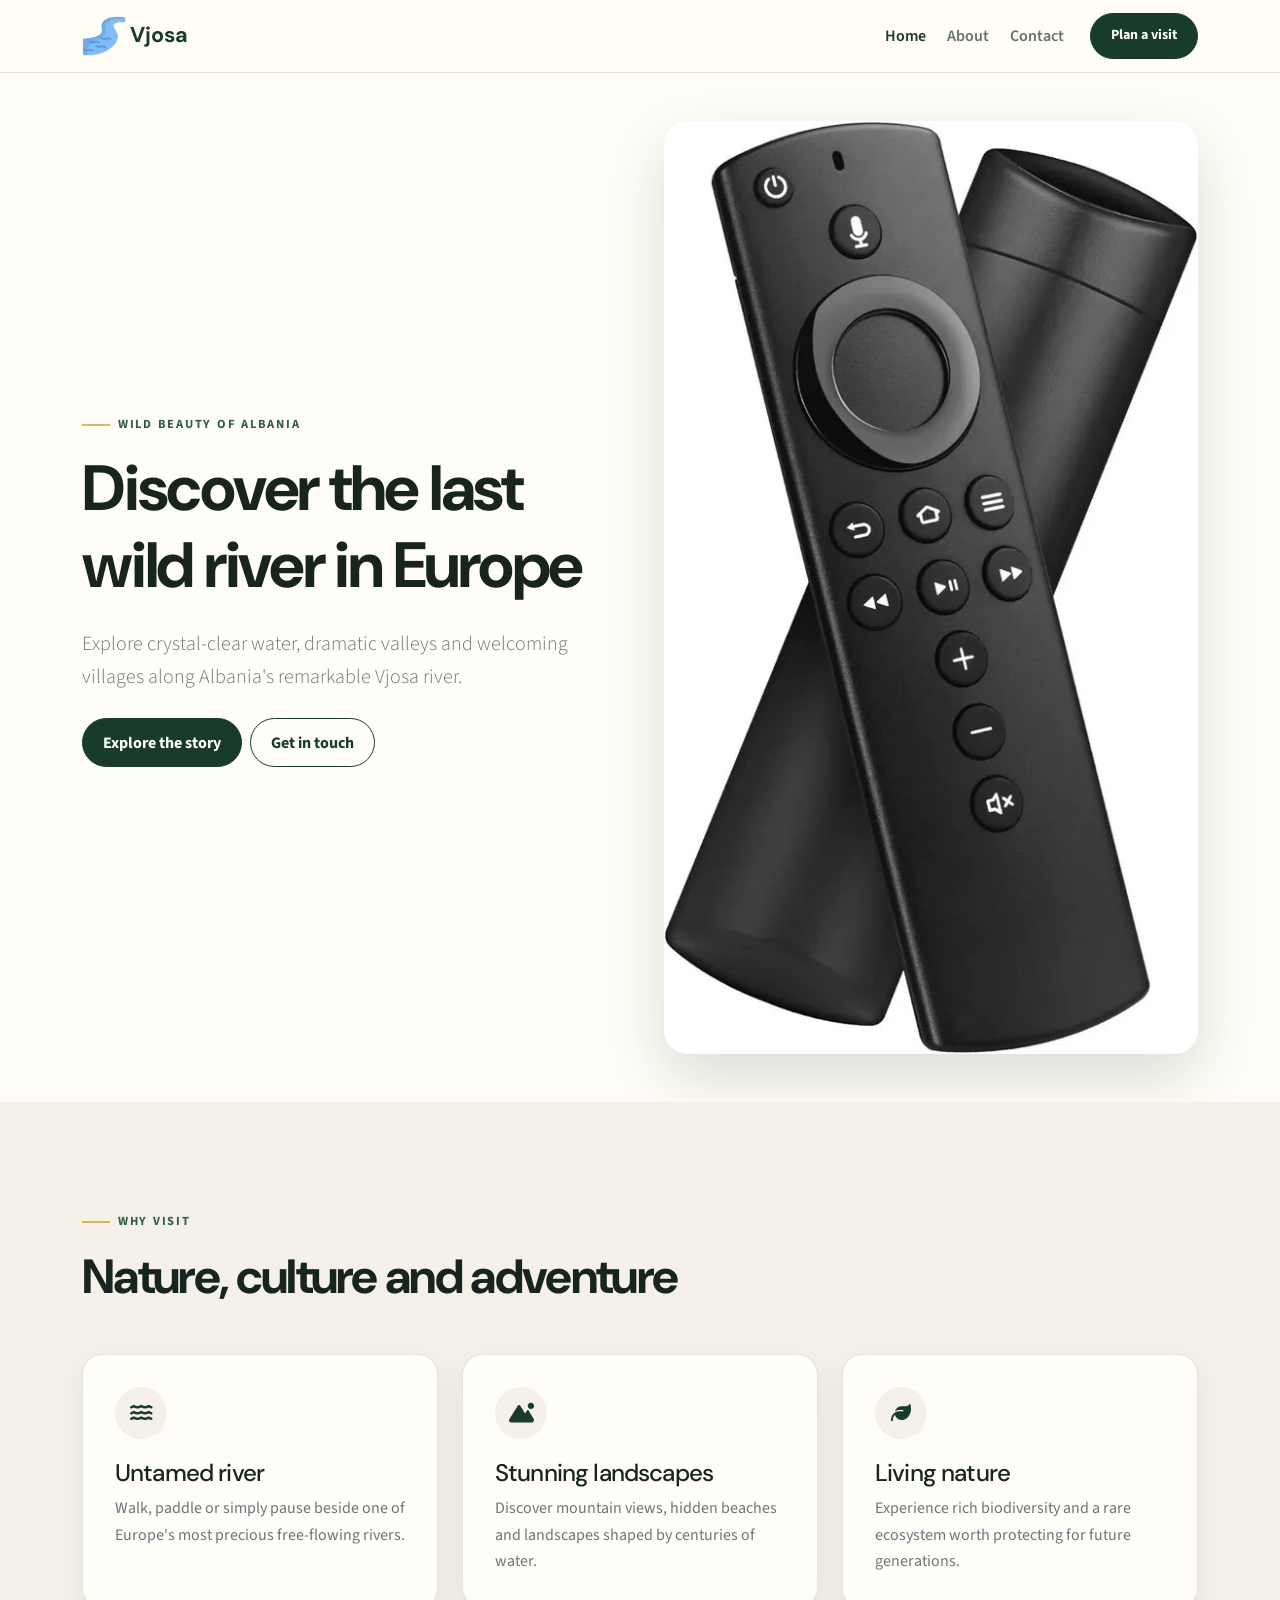
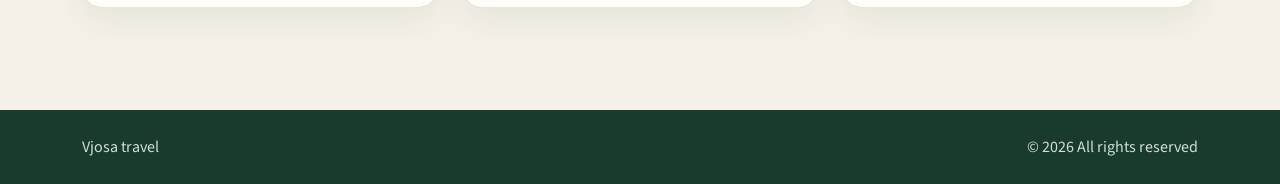
==== index.html @ fc2096a9 "first commit" ====
<!DOCTYPE html>
<html lang="en">
<head>
    <meta charset="UTF-8">
    <meta name="viewport" content="width=device-width, initial-scale=1.0">
    <title>Vjosa | Discover Albania</title>
    <link href="https://cdn.jsdelivr.net/npm/bootstrap@5.3.8/dist/css/bootstrap.min.css" rel="stylesheet">
    <link rel="stylesheet" href="https://cdnjs.cloudflare.com/ajax/libs/font-awesome/6.7.2/css/all.min.css">
    <link rel="stylesheet" href="css/style.css">
</head>
<body>
<nav class="navbar navbar-expand-lg sticky-top">
  <div class="container">
    <a class="navbar-brand" href="index.html"><img src="images/river.png" alt="Vjosa logo">Vjosa</a>
    <button class="navbar-toggler" type="button" data-bs-toggle="collapse" data-bs-target="#navbarSupportedContent" aria-controls="navbarSupportedContent" aria-expanded="false" aria-label="Toggle navigation">
      <span class="navbar-toggler-icon"></span>
    </button>
    <div class="collapse navbar-collapse" id="navbarSupportedContent">
      <ul class="navbar-nav ms-auto mb-2 mb-lg-0 align-items-lg-center">
        <li class="nav-item">
          <a class="nav-link active" aria-current="page" href="index.html">Home</a>
        </li>
        <li class="nav-item">
          <a class="nav-link" href="about.html"> About</a>
        </li>
        <li class="nav-item">
          <a class="nav-link" href="contact.html"> Contact</a>
        </li>
        <li class="nav-item ms-lg-3"><a class="btn btn-primary btn-sm" href="contact.html">Plan a visit</a></li>
      </ul>
    </div>
  </div>
</nav>
     <!-- fund navbar -->
<header class="hero">
  <div class="container py-5">
    <div class="row align-items-center g-5">
      <div class="col-lg-6">
        <span class="eyebrow mb-3">Wild beauty of Albania</span>
        <h1 class="display-3 fw-bold mb-4">Discover the last wild river in Europe</h1>
        <p class="lead text-secondary mb-4">Explore crystal-clear water, dramatic valleys and welcoming villages along Albania's remarkable Vjosa river.</p>
        <div class="d-flex flex-wrap gap-2">
          <a href="about.html" class="btn btn-dark">Explore the story</a>
          <a href="contact.html" class="btn btn-outline-dark">Get in touch</a>
        </div>
      </div>
      <div class="col-lg-6">
        <img src="images/enterteinment.jpg" alt="Entertainment and outdoor activities" class="hero-image">
      </div>
    </div>
  </div>
</header>
<main>
  <section class="section-padding">
    <div class="container">
      <div class="row align-items-end mb-5">
        <div class="col-lg-7"><span class="eyebrow mb-3">Why visit</span><h2 class="display-5 fw-bold mb-0">Nature, culture and adventure</h2></div>
      </div>
      <div class="row g-4">
        <div class="col-md-4"><article class="feature-card"><span class="feature-icon"><i class="fa-solid fa-water"></i></span><h3 class="h4">Untamed river</h3><p class="text-secondary mb-0">Walk, paddle or simply pause beside one of Europe's most precious free-flowing rivers.</p></article></div>
        <div class="col-md-4"><article class="feature-card"><span class="feature-icon"><i class="fa-solid fa-mountain-sun"></i></span><h3 class="h4">Stunning landscapes</h3><p class="text-secondary mb-0">Discover mountain views, hidden beaches and landscapes shaped by centuries of water.</p></article></div>
        <div class="col-md-4"><article class="feature-card"><span class="feature-icon"><i class="fa-solid fa-leaf"></i></span><h3 class="h4">Living nature</h3><p class="text-secondary mb-0">Experience rich biodiversity and a rare ecosystem worth protecting for future generations.</p></article></div>
      </div>
    </div>
  </section>
</main>
<footer class="site-footer"><div class="container d-flex flex-column flex-sm-row justify-content-between gap-2"><span>Vjosa travel</span><span>&copy; <span id="viti"></span> All rights reserved</span></div></footer>
     <script src="https://cdn.jsdelivr.net/npm/bootstrap@5.3.8/dist/js/bootstrap.bundle.min.js"></script>
    <script src="js/index.js"></script>
</body>
</html>
---- css/style.css ----
@import url("https://fonts.googleapis.com/css2?family=DM+Sans:wght@400;500;600;700&family=Source+Sans+3:wght@400;500;600&display=swap");

:root {
  --ink: #18251f;
  --forest: #183b2b;
  --forest-light: #315e48;
  --cream: #f5f1e8;
  --paper: #fffdf7;
  --gold: #d8b85a;
  --muted: #66736d;
  --border: rgba(24, 59, 43, 0.12);
  --title-font: "DM Sans", sans-serif;
  --text-font: "Source Sans 3", sans-serif;
}

*,
*::before,
*::after {
  box-sizing: border-box;
}

html {
  scroll-behavior: smooth;
}

body {
  min-height: 100vh;
  display: flex;
  flex-direction: column;
  margin: 0;
  background: var(--cream);
  color: var(--ink);
  font-family: var(--text-font);
  font-size: 1rem;
  line-height: 1.65;
}

main {
  flex: 1;
}

a {
  color: inherit;
  text-decoration: none;
}

h1,
h2,
h3,
h4,
h5,
h6 {
  font-family: var(--title-font);
  letter-spacing: -0.035em;
}

.navbar {
  padding-block: 0.55rem;
  background: rgba(255, 253, 247, 0.94);
  border-bottom: 1px solid var(--border);
  backdrop-filter: blur(12px);
  z-index: 1030;
}

.navbar-brand {
  display: flex;
  align-items: center;
  gap: 0.25rem;
  font-family: var(--title-font);
  font-size: 1.35rem;
  font-weight: 700;
  color: var(--forest);
}

.navbar-brand img {
  width: 44px;
  height: 44px;
  object-fit: contain;
}

.nav-link {
  margin-inline: 0.15rem;
  color: var(--muted);
  font-weight: 600;
}

.navbar-nav .nav-link.active,
.nav-link:hover,
.nav-link:focus {
  color: var(--forest);
}

.navbar-toggler {
  border: 0;
  box-shadow: none !important;
}

.btn {
  border-radius: 999px;
  padding: 0.72rem 1.25rem;
  font-weight: 700;
}

.btn-primary,
.btn-dark {
  --bs-btn-bg: var(--forest);
  --bs-btn-border-color: var(--forest);
  --bs-btn-hover-bg: var(--forest-light);
  --bs-btn-hover-border-color: var(--forest-light);
  --bs-btn-active-bg: var(--forest);
  --bs-btn-active-border-color: var(--forest);
}

.btn-outline-dark {
  --bs-btn-color: var(--forest);
  --bs-btn-border-color: var(--forest);
  --bs-btn-hover-bg: var(--forest);
  --bs-btn-hover-border-color: var(--forest);
}

.hero {
  min-height: 620px;
  display: grid;
  align-items: center;
  overflow: hidden;
  background: var(--paper);
}

.hero-image {
  min-height: 420px;
  width: 100%;
  object-fit: cover;
  border-radius: 1.5rem;
  box-shadow: 0 24px 60px rgba(24, 59, 43, 0.16);
}

.eyebrow {
  display: inline-flex;
  align-items: center;
  gap: 0.5rem;
  color: var(--forest-light);
  font-size: 0.78rem;
  font-weight: 700;
  letter-spacing: 0.14em;
  text-transform: uppercase;
}

.eyebrow::before {
  content: "";
  width: 28px;
  height: 2px;
  background: var(--gold);
}

.section-padding {
  padding-block: clamp(4rem, 8vw, 7rem);
}

.feature-card,
.contact-card {
  height: 100%;
  padding: clamp(1.25rem, 3vw, 2rem);
  background: var(--paper);
  border: 1px solid var(--border);
  border-radius: 1.25rem;
  box-shadow: 0 12px 35px rgba(24, 59, 43, 0.07);
}

.feature-icon {
  width: 52px;
  height: 52px;
  display: inline-grid;
  place-items: center;
  margin-bottom: 1.25rem;
  border-radius: 50%;
  background: var(--cream);
  color: var(--forest);
  font-size: 1.25rem;
}

.page-banner {
  min-height: 340px;
  display: grid;
  place-items: center;
  background:
    linear-gradient(rgba(24, 59, 43, 0.72), rgba(24, 59, 43, 0.72)),
    url("../images/enterteinment.jpg") center/cover;
  color: white;
  text-align: center;
}

.carousel,
.carousel-item,
.carousel-item img {
  min-height: 420px;
}

.carousel-item img {
  height: 420px;
  object-fit: cover;
}

.carousel-item::after {
  content: "";
  position: absolute;
  inset: 0;
  background: linear-gradient(90deg, rgba(24, 37, 31, 0.78), rgba(24, 37, 31, 0.12));
}

.carousel-caption {
  z-index: 2;
  bottom: 18%;
  max-width: 620px;
  text-align: left;
  text-shadow: 0 2px 16px rgba(0, 0, 0, 0.25);
}

.form-control,
.form-select {
  min-height: 48px;
  border: 1px solid rgba(24, 59, 43, 0.18);
  border-radius: 0.75rem;
  background: #fff;
  color: var(--ink);
}

.form-control:focus,
.form-select:focus {
  border-color: var(--forest-light);
  box-shadow: 0 0 0 0.25rem rgba(49, 94, 72, 0.12);
}

textarea.form-control {
  min-height: 140px;
  resize: vertical;
}

.contact-link {
  display: flex;
  align-items: center;
  gap: 0.75rem;
  padding: 1rem;
  border: 1px solid var(--border);
  border-radius: 0.75rem;
  background: var(--paper);
  transition: transform 180ms ease, border-color 180ms ease;
}

.contact-link:hover {
  transform: translateY(-2px);
  border-color: rgba(24, 59, 43, 0.35);
}

.contact-link .text-primary {
  color: var(--forest) !important;
}

.social-link {
  width: 48px;
  height: 48px;
  display: inline-grid;
  place-items: center;
  border: 1px solid var(--border);
  border-radius: 50%;
  background: var(--paper);
  color: var(--forest);
  transition: 180ms ease;
}

.social-link:hover {
  background: var(--forest);
  color: white;
  transform: translateY(-2px);
}

.site-footer {
  margin-top: auto;
  padding-block: 1.5rem;
  background: var(--forest);
  color: rgba(255, 255, 255, 0.82);
}

@media (max-width: 767.98px) {
  .hero {
    min-height: auto;
    padding-block: 3.5rem;
  }

  .hero-image {
    min-height: 260px;
    max-height: 340px;
  }

  .carousel,
  .carousel-item,
  .carousel-item img {
    min-height: 360px;
  }

  .carousel-item img {
    height: 360px;
  }

  .carousel-caption {
    left: 1.5rem;
    right: 1.5rem;
  }
}
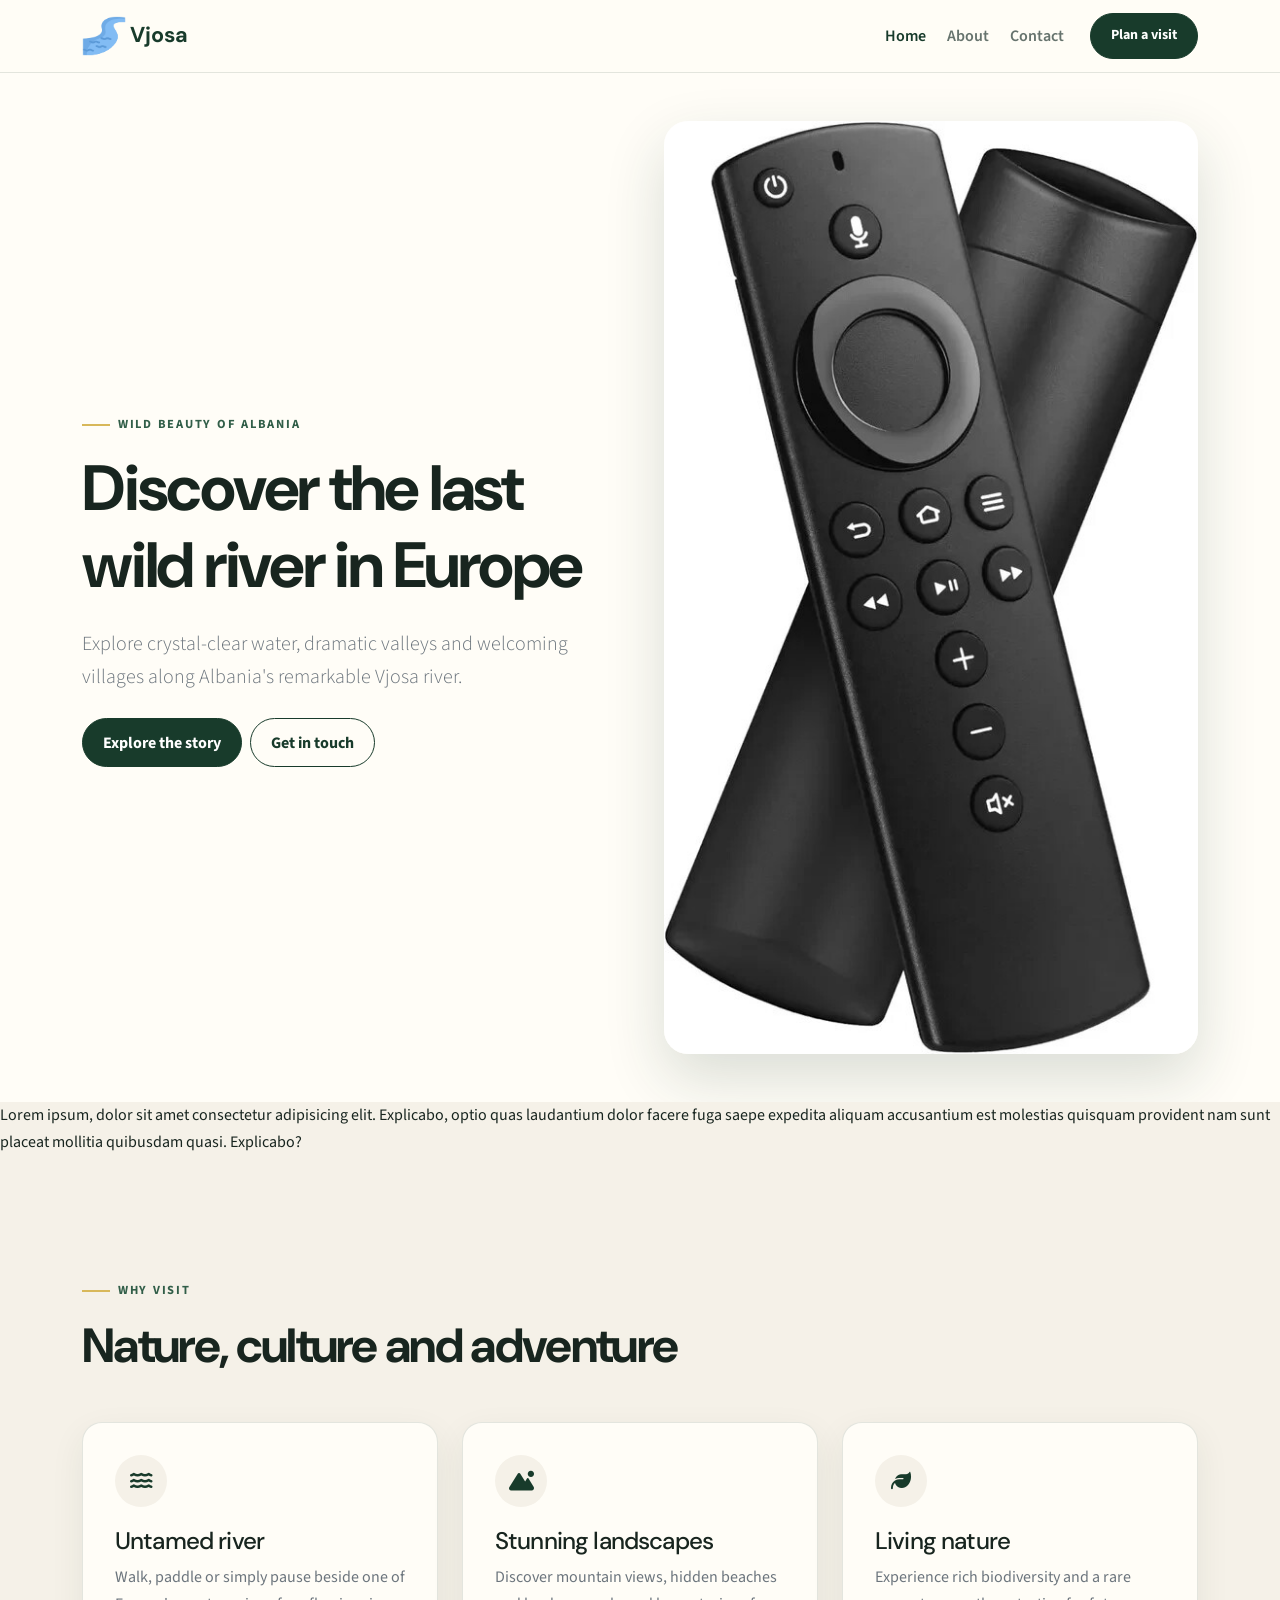
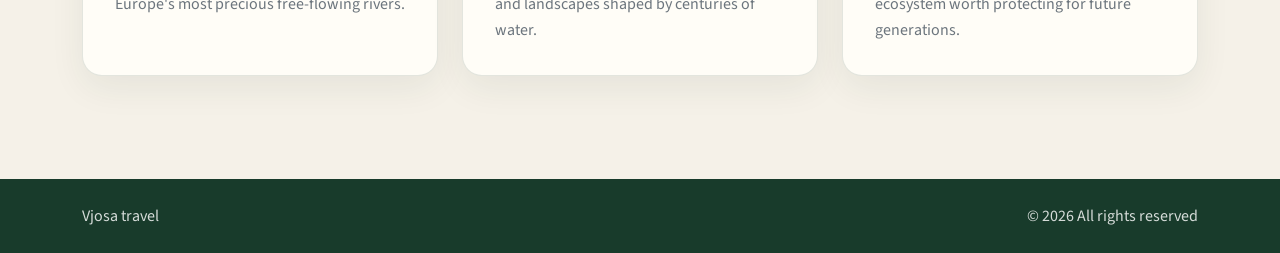
==== commit 084863ec: "update project" ====
--- a/index.html
+++ b/index.html
@@ -50,6 +50,9 @@
     </div>
   </div>
 </header>
+<!-- pjesa e ndryshimit -->
+ <main>
+ <p>Lorem ipsum, dolor sit amet consectetur adipisicing elit. Explicabo, optio quas laudantium dolor facere fuga saepe expedita aliquam accusantium est molestias quisquam provident nam sunt placeat mollitia quibusdam quasi. Explicabo?</p>
 <main>
   <section class="section-padding">
     <div class="container">
